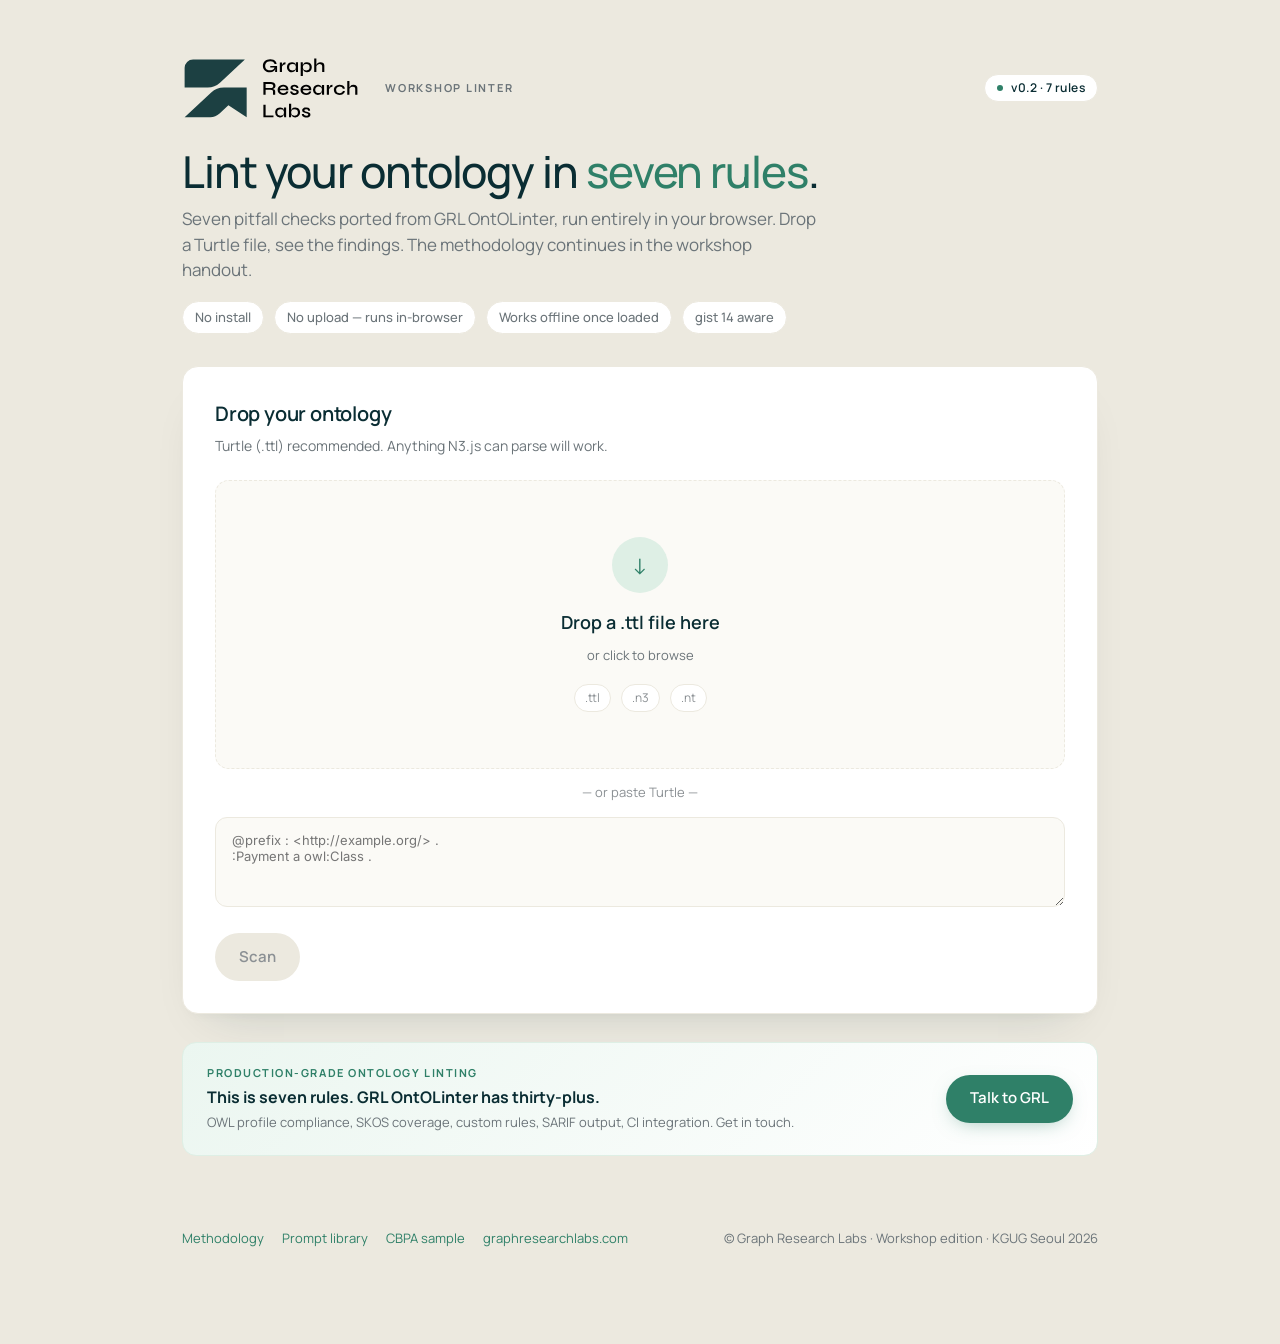
==== docs/index.html @ e48bea86 "Initial commit — KGUG Seoul 2026 workshop linter with CBPA banking example" ====
<!DOCTYPE html>
<html lang="en">
<head>
  <meta charset="UTF-8" />
  <meta name="viewport" content="width=device-width, initial-scale=1.0" />
  <title>GRL Workshop Linter</title>
  <link rel="preconnect" href="https://fonts.googleapis.com">
  <link rel="preconnect" href="https://fonts.gstatic.com" crossorigin>
  <link href="https://fonts.googleapis.com/css2?family=Inter:wght@400;500;600;700&family=Manrope:wght@300;400;500;600;700&display=swap" rel="stylesheet">
  <link rel="stylesheet" href="style.css" />
  <style>
    .hide { display: none !important; }
  </style>
</head>
<body>
  <main class="page">
    <div class="page-header">
      <div class="brand">
        <img class="brand-logo" src="lib/GRLlogo.svg" alt="Graph Research Labs" />
        <span class="brand-divider"></span>
        <span class="brand-product">Workshop Linter</span>
      </div>
      <span class="tagpill">
        <span class="dot"></span>
        v0.2 · 7 rules
      </span>
    </div>

    <section class="hero">
      <h1>Lint your ontology in <span class="accent">seven rules</span>.</h1>
      <p>
        Seven pitfall checks ported from GRL OntOLinter, run entirely in your browser.
        Drop a Turtle file, see the findings. The methodology continues in the
        workshop handout.
      </p>
      <div class="meta">
        <span class="chip">No install</span>
        <span class="chip">No upload — runs in-browser</span>
        <span class="chip">Works offline once loaded</span>
        <span class="chip">gist 14 aware</span>
      </div>
    </section>

    <!-- INPUT CARD -->
    <section class="card" id="input-card">
      <h2 class="card-h">Drop your ontology</h2>
      <p class="card-sub">Turtle (.ttl) recommended. Anything N3.js can parse will work.</p>

      <div class="dropzone" id="dropzone">
        <div class="icon">↓</div>
        <p class="title">Drop a .ttl file here</p>
        <small>or click to browse</small>
        <div class="types">
          <span>.ttl</span><span>.n3</span><span>.nt</span>
        </div>
      </div>
      <input type="file" id="file-input" accept=".ttl,.n3,.nt,.rdf,.owl" style="display:none">

      <div class="dropzone-or">— or paste Turtle —</div>
      <textarea class="paste-area" id="paste-area" placeholder="@prefix : <http://example.org/> .&#10;:Payment a owl:Class ."></textarea>

      <div class="actions">
        <button class="btn btn-primary" id="scan-btn" disabled>Scan</button>
      </div>
    </section>

    <!-- SCAN STATE -->
    <section class="card hide" id="scan-card">
      <div class="scan-state">
        <div class="scan-engine">⚙</div>
        <h3>Running seven rules…</h3>
        <p>Parsing triples, then GIST-001 through GIST-008 plus STRUCT-002.</p>
      </div>
    </section>

    <!-- RESULT CARD -->
    <section class="card hide" id="result-card">
      <div class="summary" id="summary"></div>
      <div class="scan-meta" id="scan-meta"></div>
      <div class="findings" id="findings"></div>
      <div class="actions" style="margin-top:24px">
        <button class="btn btn-ghost" id="reset-btn">Scan another</button>
      </div>
    </section>

    <!-- UPGRADE CALLOUT -->
    <aside class="upgrade">
      <div>
        <div class="lbl">Production-grade ontology linting</div>
        <h4>This is seven rules. GRL OntOLinter has thirty-plus.</h4>
        <p>OWL profile compliance, SKOS coverage, custom rules, SARIF output, CI integration. Get in touch.</p>
      </div>
      <div class="right">
        <a class="btn btn-primary" href="mailto:dougal.watt@graphresearchlabs.com?subject=OntOLinter%20enquiry">Talk to GRL</a>
      </div>
    </aside>

    <footer class="foot">
      <div class="l">
        <a href="methodology.html">Methodology</a>
        <a href="prompts.html">Prompt library</a>
        <a href="examples.html">CBPA sample</a>
        <a href="https://www.graphresearchlabs.com">graphresearchlabs.com</a>
      </div>
      <div>© Graph Research Labs · Workshop edition · KGUG Seoul 2026</div>
    </footer>
  </main>

  <script src="lib/n3.min.js"></script>
  <script src="rules/_common.js"></script>
  <script src="rules/gist-001-parallel-property.js"></script>
  <script src="rules/gist-002-plan-occurrence-collapse.js"></script>
  <script src="rules/gist-003-instance-as-subclass.js"></script>
  <script src="rules/gist-004-spec-mistyped-as-category.js"></script>
  <script src="rules/gist-005-orphan-class.js"></script>
  <script src="rules/gist-008-type-as-subclass.js"></script>
  <script src="rules/struct-002-missing-annotation.js"></script>
  <script src="lint.js"></script>
</body>
</html>
---- docs/style.css ----
/* GRL Workshop Linter — design system from grl-design-v2 */

:root {
  --teal:#0D3D44;       --teal-ink:#0A2D33;
  --mint:#DEEFE5;       --mint-soft:#EBF6F0;
  --mint-ink:#2F8068;   --mint-deep:#1F6D58;
  --peach:#FCE8DC;      --peach-soft:#FEF4ED;  --peach-ink:#C25B2F;
  --amber:#F4D9A0;      --amber-ink:#9C6A1A;
  --paper:#FBFAF6;
  --line:#ECE9DF;       --line-2:#F5F2EA;
  --text:#1B2528;       --muted:#6B7479;       --muted-2:#8B9094;
  --mono: 'Inter', ui-monospace, SFMono-Regular, Menlo, monospace;
}

*, *::before, *::after { box-sizing: border-box; }
html, body { margin: 0; padding: 0; }

body {
  font-family: 'Manrope', system-ui, -apple-system, sans-serif;
  background: #ECE9DF;
  color: var(--text);
  -webkit-font-smoothing: antialiased;
  line-height: 1.5;
}

a { color: var(--mint-ink); text-decoration: none; }
a:hover { text-decoration: underline; }

/* PAGE FRAME */
.page  { max-width: 980px; margin: 0 auto; padding: 56px 32px 96px; }
.page-header { margin-bottom: 28px; display: flex; align-items: center; justify-content: space-between; gap: 24px; flex-wrap: wrap; }

.brand { display: flex; align-items: center; gap: 12px; line-height: 1.1; }
.brand-logo { height: 64px; width: auto; display: block; }
.brand-divider { width: 1px; height: 64px; background: var(--line); display: inline-block; }
.brand-product {
  font-size: 11px; font-weight: 700; color: var(--muted);
  letter-spacing: 0.16em; text-transform: uppercase;
}

.tagpill {
  display: inline-flex; align-items: center; gap: 8px;
  padding: 4px 12px; border-radius: 999px;
  background: white; border: 1px solid var(--line);
  font-size: 12px; font-weight: 600; color: var(--teal-ink);
  letter-spacing: 0.04em;
}
.tagpill .dot { width: 6px; height: 6px; border-radius: 50%; background: var(--mint-ink); }

/* HERO */
.hero h1 {
  font-family: 'Manrope', sans-serif;
  font-weight: 500; font-size: 44px; line-height: 1.05; letter-spacing: -0.025em;
  margin: 0 0 12px; color: var(--teal-ink);
}
.hero h1 .accent { color: var(--mint-ink); }
.hero p {
  font-size: 17px; color: var(--muted); max-width: 640px; margin: 0;
}
.hero .meta {
  margin-top: 18px;
  display: flex; gap: 10px; flex-wrap: wrap; font-size: 13px;
}
.hero .meta .chip {
  padding: 6px 12px; border-radius: 999px; background: white;
  border: 1px solid var(--line); color: var(--muted); font-weight: 500;
}

/* CARD */
.card {
  background: white; border: 1px solid var(--line); border-radius: 16px;
  padding: 32px;
  box-shadow: 0 24px 48px -28px rgba(10,45,51,0.18), 0 6px 14px -8px rgba(10,45,51,0.06);
  margin-top: 32px;
}
.card-h { font-size: 20px; font-weight: 600; color: var(--teal-ink); margin: 0 0 6px; letter-spacing: -0.01em; }
.card-sub { font-size: 14px; color: var(--muted); margin: 0 0 24px; }

/* DROPZONE */
.dropzone {
  border: 1.5px dashed var(--line); border-radius: 14px;
  padding: 56px 32px; text-align: center; background: var(--paper);
  cursor: pointer; transition: border-color 120ms, background 120ms;
}
.dropzone.over { border-color: var(--mint-ink); background: var(--mint-soft); border-style: solid; }
.dropzone .icon {
  width: 56px; height: 56px; margin: 0 auto 16px;
  background: var(--mint); color: var(--mint-ink);
  display: grid; place-items: center; border-radius: 50%;
  font-size: 22px;
}
.dropzone .title { margin: 0 0 6px; font-size: 18px; font-weight: 600; color: var(--teal-ink); }
.dropzone small { color: var(--muted); font-size: 13px; }
.dropzone .types { margin-top: 18px; font-size: 12px; color: var(--muted-2); display: flex; gap: 10px; justify-content: center; flex-wrap: wrap; }
.dropzone .types span { padding: 4px 10px; background: white; border-radius: 999px; border: 1px solid var(--line); }

.dropzone-or { text-align: center; padding: 14px 0; color: var(--muted-2); font-size: 13px; }
.paste-area {
  width: 100%; min-height: 90px;
  border: 1px solid var(--line); border-radius: 12px;
  padding: 14px 16px; font-family: var(--mono); font-size: 13px;
  background: var(--paper); color: var(--text); resize: vertical;
}
.paste-area:focus { outline: none; border-color: var(--mint-ink); background: white; }

.actions { display: flex; gap: 12px; align-items: center; margin-top: 20px; flex-wrap: wrap; }

/* BUTTONS */
.btn {
  height: 48px; padding: 0 24px; border-radius: 999px;
  font-size: 15px; font-weight: 600; cursor: pointer; font-family: inherit;
  display: inline-flex; align-items: center; gap: 8px;
  border: 0; transition: background 120ms, color 120ms, border-color 120ms;
}
.btn-primary {
  background: var(--mint-ink); color: white;
  box-shadow: 0 6px 20px -8px rgba(47,128,104,0.5);
}
.btn-primary:hover { background: var(--mint-deep); }
.btn-primary:disabled { background: var(--line); color: var(--muted-2); box-shadow: none; cursor: not-allowed; }
.btn-ghost {
  background: white; color: var(--teal-ink); border: 1px solid var(--line);
}
.btn-ghost:hover { background: var(--paper); }
.btn-link {
  background: transparent; color: var(--mint-ink); border: 0;
  height: auto; padding: 8px 12px; font-size: 14px;
}
.btn-link:hover { background: var(--mint-soft); }

/* SCAN STATE */
.scan-state { text-align: center; padding: 48px 32px; }
.scan-engine {
  width: 96px; height: 96px; margin: 0 auto 24px;
  background: white; border: 2px solid var(--mint-ink); border-radius: 50%;
  display: grid; place-items: center; color: var(--mint-ink); position: relative;
  box-shadow: 0 6px 24px -8px rgba(47,128,104,0.4);
  font-size: 28px; font-weight: 700;
}
.scan-engine::before {
  content: ''; position: absolute; inset: -10px; border-radius: 50%;
  border: 2px dashed var(--mint); opacity: 0.7;
  animation: spin 6s linear infinite;
}
.scan-engine::after {
  content: ''; position: absolute; inset: -22px; border-radius: 50%;
  border: 1px solid var(--mint); opacity: 0.4;
}
@keyframes spin { to { transform: rotate(360deg); } }

.scan-state h3 { margin: 0 0 8px; font-size: 22px; font-weight: 600; color: var(--teal-ink); letter-spacing: -0.01em; }
.scan-state p { margin: 0; color: var(--muted); font-size: 14px; }

/* RESULTS */
.summary {
  display: grid; grid-template-columns: 1fr 1fr 1fr 1fr;
  gap: 12px; margin-bottom: 28px;
}
.summary .stat {
  background: white; border: 1px solid var(--line); border-radius: 12px;
  padding: 16px;
}
.summary .stat .k { font-size: 11px; letter-spacing: 0.12em; text-transform: uppercase; color: var(--muted-2); font-weight: 700; }
.summary .stat .v {
  font-family: 'Manrope', sans-serif; font-size: 28px; font-weight: 500;
  color: var(--teal-ink); letter-spacing: -0.02em; line-height: 1.1; margin-top: 6px;
}
.summary .stat .delta { font-size: 12px; color: var(--muted); margin-top: 2px; }

.scan-meta {
  background: var(--mint-soft); border: 1px solid var(--mint); border-radius: 12px;
  padding: 14px 18px; margin-bottom: 24px;
  font-size: 13px; color: var(--mint-deep);
  display: flex; align-items: center; gap: 12px; flex-wrap: wrap;
}
.scan-meta b { color: var(--mint-ink); font-weight: 700; }
.scan-meta .sep { color: var(--mint); }

.findings {
  display: flex; flex-direction: column; gap: 12px;
}
.finding {
  background: white; border: 1px solid var(--line); border-radius: 12px;
  padding: 20px 24px;
}
.finding-head { display: flex; align-items: center; gap: 12px; flex-wrap: wrap; }
.severity-dot {
  width: 10px; height: 10px; border-radius: 50%; flex-shrink: 0;
}
.severity-dot.warning  { background: var(--amber-ink); }
.severity-dot.info     { background: var(--mint-ink); }
.severity-dot.error    { background: var(--peach-ink); }
.rule-id {
  font-family: var(--mono); font-size: 11px; font-weight: 600;
  padding: 3px 10px; border-radius: 999px;
  background: var(--mint-soft); color: var(--mint-ink); letter-spacing: 0.04em;
}
.rule-id.struct { background: var(--paper); color: var(--teal-ink); }
.rule-name { font-size: 16px; font-weight: 600; color: var(--teal-ink); }
.rule-count {
  margin-left: auto;
  font-size: 12px; color: var(--muted); padding: 4px 10px;
  background: var(--paper); border-radius: 999px;
}
.finding-desc {
  font-size: 14px; color: var(--muted); margin: 12px 0 14px;
  line-height: 1.55; max-width: 760px;
}
.finding-list {
  background: var(--paper); border-radius: 8px; padding: 12px 16px;
  font-family: var(--mono); font-size: 12px; color: var(--text);
  display: flex; flex-direction: column; gap: 4px;
}
.finding-list .iri { color: var(--teal-ink); word-break: break-all; }
.finding-list .iri.extra { display: none; }
.finding-list.expanded .iri.extra { display: block; }
.finding-list .more-toggle {
  align-self: flex-start;
  margin-top: 6px;
  background: none; border: 0; padding: 4px 0;
  color: var(--mint-ink); font-family: var(--mono); font-size: 12px;
  font-weight: 600; cursor: pointer;
}
.finding-list .more-toggle:hover { color: var(--mint-deep); text-decoration: underline; }

.no-findings {
  background: white; border: 1px solid var(--mint); border-radius: 14px;
  padding: 36px; text-align: center;
}
.no-findings .ic {
  width: 56px; height: 56px; margin: 0 auto 16px;
  background: var(--mint-ink); color: white;
  border-radius: 50%; display: grid; place-items: center; font-size: 22px;
  box-shadow: 0 8px 24px -8px rgba(47,128,104,0.5);
}
.no-findings h3 { margin: 0 0 8px; font-size: 22px; color: var(--teal-ink); font-weight: 600; }
.no-findings p { margin: 0; color: var(--muted); font-size: 14px; }

.error-card {
  background: var(--peach-soft); border: 1px solid var(--peach);
  border-radius: 12px; padding: 20px 24px;
}
.error-card h3 { margin: 0 0 8px; color: var(--peach-ink); font-size: 16px; font-weight: 700; }
.error-card pre { margin: 0; white-space: pre-wrap; font-family: var(--mono); font-size: 12px; color: var(--text); }

/* FOOTER */
.foot {
  margin-top: 48px; padding-top: 24px; border-top: 1px solid var(--line);
  font-size: 13px; color: var(--muted); display: flex; gap: 18px; justify-content: space-between; flex-wrap: wrap;
}
.foot a { color: var(--mint-ink); }
.foot .l { display: flex; gap: 18px; flex-wrap: wrap; }

/* Upgrade callout */
.upgrade {
  margin-top: 28px;
  background: linear-gradient(135deg, var(--mint-soft), white);
  border: 1px solid var(--mint); border-radius: 14px;
  padding: 22px 24px;
  display: flex; align-items: center; gap: 18px; flex-wrap: wrap;
}
.upgrade .lbl { font-size: 11px; font-weight: 700; letter-spacing: 0.14em; text-transform: uppercase; color: var(--mint-ink); }
.upgrade h4 { margin: 4px 0 4px; font-size: 16px; font-weight: 700; color: var(--teal-ink); }
.upgrade p { margin: 0; font-size: 13px; color: var(--muted); }
.upgrade .right { margin-left: auto; }

/* RESPONSIVE */
@media (max-width: 720px) {
  .page { padding: 32px 18px 64px; }
  .hero h1 { font-size: 32px; }
  .summary { grid-template-columns: 1fr 1fr; }
  .card { padding: 22px; }
}

/* -------------------------- DOCUMENT PAGES -------------------------- */
/* Used by methodology.html, prompts.html, examples.html */

.doc-intro { max-width: 720px; margin: 0 0 28px; }
.doc-intro p { font-size: 16px; color: var(--muted); margin: 12px 0 0; line-height: 1.55; }

/* Prose styling for rendered markdown */
.prose { max-width: 760px; color: var(--text); font-size: 15px; line-height: 1.65; }
.prose h1 { font-family: 'Manrope', sans-serif; font-weight: 500; font-size: 32px; line-height: 1.15; letter-spacing: -0.02em; margin: 36px 0 16px; color: var(--teal-ink); }
.prose h2 { font-family: 'Manrope', sans-serif; font-weight: 600; font-size: 22px; margin: 32px 0 12px; color: var(--teal-ink); letter-spacing: -0.01em; }
.prose h3 { font-family: 'Manrope', sans-serif; font-weight: 600; font-size: 17px; margin: 24px 0 10px; color: var(--teal-ink); }
.prose p { margin: 12px 0; }
.prose ul, .prose ol { padding-left: 22px; margin: 12px 0; }
.prose li { margin: 6px 0; }
.prose strong { color: var(--teal-ink); font-weight: 700; }
.prose em { color: var(--muted); font-style: italic; }
.prose code {
  font-family: var(--mono); font-size: 13px;
  background: var(--paper); padding: 2px 6px; border-radius: 4px;
  color: var(--teal-ink);
}
.prose pre {
  background: var(--paper); border: 1px solid var(--line); border-radius: 10px;
  padding: 16px 18px; overflow-x: auto;
  font-family: var(--mono); font-size: 12px; line-height: 1.5;
  color: var(--text); margin: 16px 0;
}
.prose pre code { background: none; padding: 0; font-size: inherit; color: inherit; }
.prose blockquote { border-left: 3px solid var(--mint-ink); margin: 16px 0; padding: 4px 16px; color: var(--muted); }
.prose table { border-collapse: collapse; margin: 16px 0; width: 100%; font-size: 14px; }
.prose th, .prose td { border: 1px solid var(--line); padding: 10px 14px; text-align: left; vertical-align: top; }
.prose th { background: var(--paper); font-weight: 700; color: var(--teal-ink); }
/* First column gets a sensible minimum so short phase names like
   "1. Review" don't get squeezed. Long sentences (e.g. checklist
   descriptions) wrap naturally. */
.prose table th:first-child,
.prose table td:first-child { min-width: 120px; }

/* Methodology page only — article.prose is unique to methodology.html.
   Fixed layout + explicit column widths give the three content columns
   equal width, so Purpose / Human's job / LLM's job line up. */
article.prose table { table-layout: fixed; }
article.prose table th:first-child,
article.prose table td:first-child       { width: 16%; }
article.prose table th:not(:first-child),
article.prose table td:not(:first-child) { width: 28%; }
.prose hr { border: 0; border-top: 1px solid var(--line); margin: 32px 0; }
.prose a { color: var(--mint-ink); }

/* Copy-prompt card */
.prompt-card { margin-bottom: 28px; }
.prompt-card .head {
  display: flex; align-items: baseline; gap: 12px; margin-bottom: 6px; flex-wrap: wrap;
}
.prompt-card .num {
  font-family: var(--mono); font-size: 11px; font-weight: 600; letter-spacing: 0.06em;
  padding: 3px 10px; border-radius: 999px; background: var(--mint-soft); color: var(--mint-ink);
}
.copy-wrap { position: relative; }
.copy-btn {
  position: absolute; top: 10px; right: 10px;
  height: 30px; padding: 0 12px; border-radius: 999px;
  background: white; color: var(--teal-ink); border: 1px solid var(--line);
  font-size: 12px; font-weight: 600; cursor: pointer; font-family: inherit;
}
.copy-btn:hover { background: var(--paper); }
.copy-btn.done { background: var(--mint); color: var(--mint-ink); border-color: var(--mint); }

/* File list (CBPA examples) */
.file-list { display: flex; flex-direction: column; gap: 12px; margin-top: 18px; max-width: 840px; }
.file-row {
  background: white; border: 1px solid var(--line); border-radius: 12px;
  padding: 18px 22px;
  display: grid; grid-template-columns: auto 1fr auto; gap: 16px; align-items: center;
}
.file-row .ic {
  width: 40px; height: 40px; border-radius: 10px;
  background: var(--mint-soft); color: var(--mint-ink);
  display: grid; place-items: center; font-family: var(--mono); font-size: 11px; font-weight: 700;
}
.file-row .meta { min-width: 0; }
.file-row .meta .name {
  font-family: var(--mono); font-size: 14px; font-weight: 600; color: var(--teal-ink);
  word-break: break-all;
}
.file-row .meta .desc { font-size: 13px; color: var(--muted); margin-top: 4px; }
.file-row .actions {
  display: flex; gap: 8px; align-items: center;
}
.file-row .file-btn {
  height: 36px; padding: 0 14px; border-radius: 999px;
  background: white; color: var(--teal-ink); border: 1px solid var(--line);
  font-size: 13px; font-weight: 600; cursor: pointer; font-family: inherit;
  text-decoration: none; display: inline-flex; align-items: center; gap: 6px;
}
.file-row .file-btn.primary {
  background: var(--mint-ink); color: white; border-color: var(--mint-ink);
}
.file-row .file-btn:hover { background: var(--paper); }
.file-row .file-btn.primary:hover { background: var(--mint-deep); }

@media (max-width: 720px) {
  .file-row { grid-template-columns: 1fr; }
  .file-row .actions { justify-content: flex-start; }
}
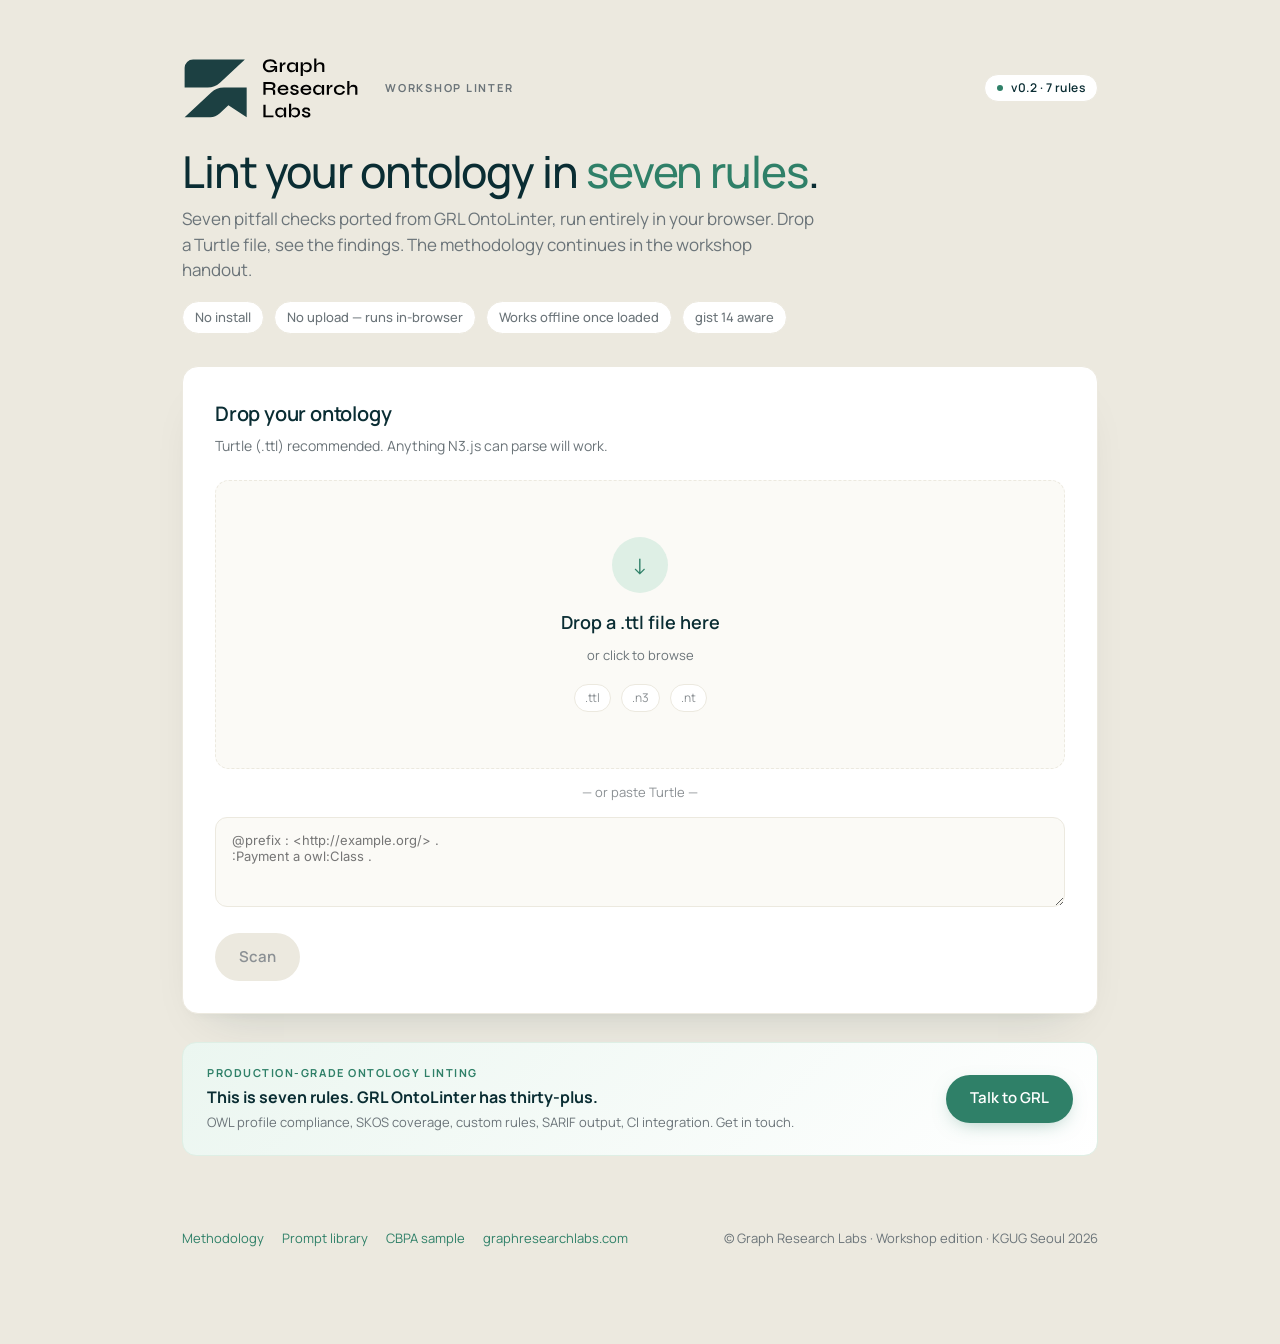
==== commit 690e272f: "GIST-002: correct blurb — Task ⊑ Event in gist; rule catches methodological conflation, not formal d" ====
--- a/docs/index.html
+++ b/docs/index.html
@@ -1,17 +1,23 @@
 <!DOCTYPE html>
 <html lang="en">
+
 <head>
   <meta charset="UTF-8" />
   <meta name="viewport" content="width=device-width, initial-scale=1.0" />
   <title>GRL Workshop Linter</title>
   <link rel="preconnect" href="https://fonts.googleapis.com">
   <link rel="preconnect" href="https://fonts.gstatic.com" crossorigin>
-  <link href="https://fonts.googleapis.com/css2?family=Inter:wght@400;500;600;700&family=Manrope:wght@300;400;500;600;700&display=swap" rel="stylesheet">
+  <link
+    href="https://fonts.googleapis.com/css2?family=Inter:wght@400;500;600;700&family=Manrope:wght@300;400;500;600;700&display=swap"
+    rel="stylesheet">
   <link rel="stylesheet" href="style.css" />
   <style>
-    .hide { display: none !important; }
+    .hide {
+      display: none !important;
+    }
   </style>
 </head>
+
 <body>
   <main class="page">
     <div class="page-header">
@@ -29,7 +35,7 @@
     <section class="hero">
       <h1>Lint your ontology in <span class="accent">seven rules</span>.</h1>
       <p>
-        Seven pitfall checks ported from GRL OntOLinter, run entirely in your browser.
+        Seven pitfall checks ported from GRL OntoLinter, run entirely in your browser.
         Drop a Turtle file, see the findings. The methodology continues in the
         workshop handout.
       </p>
@@ -57,7 +63,8 @@
       <input type="file" id="file-input" accept=".ttl,.n3,.nt,.rdf,.owl" style="display:none">
 
       <div class="dropzone-or">— or paste Turtle —</div>
-      <textarea class="paste-area" id="paste-area" placeholder="@prefix : <http://example.org/> .&#10;:Payment a owl:Class ."></textarea>
+      <textarea class="paste-area" id="paste-area"
+        placeholder="@prefix : <http://example.org/> .&#10;:Payment a owl:Class ."></textarea>
 
       <div class="actions">
         <button class="btn btn-primary" id="scan-btn" disabled>Scan</button>
@@ -87,11 +94,12 @@
     <aside class="upgrade">
       <div>
         <div class="lbl">Production-grade ontology linting</div>
-        <h4>This is seven rules. GRL OntOLinter has thirty-plus.</h4>
+        <h4>This is seven rules. GRL OntoLinter has thirty-plus.</h4>
         <p>OWL profile compliance, SKOS coverage, custom rules, SARIF output, CI integration. Get in touch.</p>
       </div>
       <div class="right">
-        <a class="btn btn-primary" href="mailto:dougal.watt@graphresearchlabs.com?subject=OntOLinter%20enquiry">Talk to GRL</a>
+        <a class="btn btn-primary" href="mailto:dougal.watt@graphresearchlabs.com?subject=OntoLinter%20enquiry">Talk to
+          GRL</a>
       </div>
     </aside>
 
@@ -117,4 +125,5 @@
   <script src="rules/struct-002-missing-annotation.js"></script>
   <script src="lint.js"></script>
 </body>
-</html>
+
+</html>
